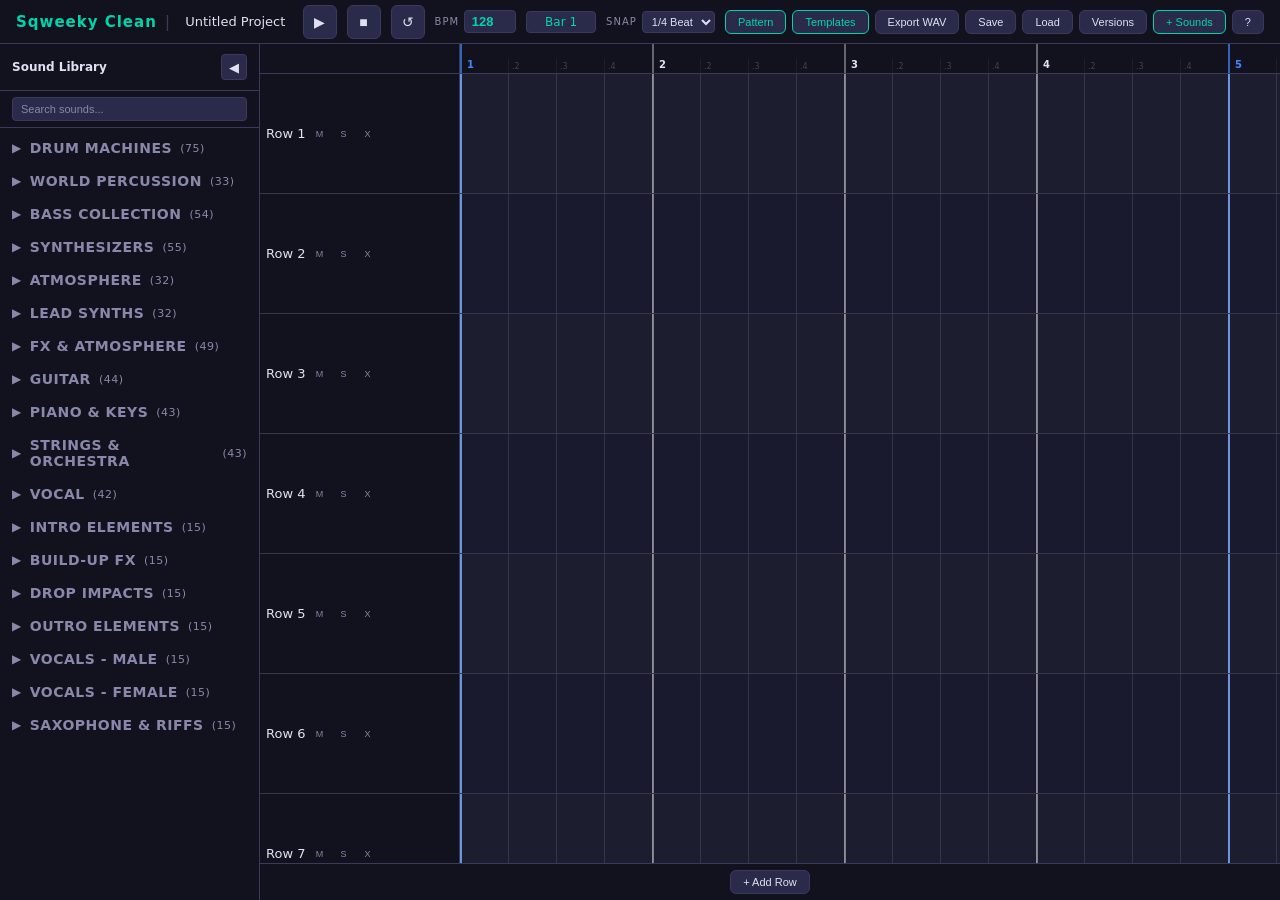
==== index.html @ e260ea18 "Rewrite templates from scratch as standalone module - Completely new templates.js (22KB vs 5.8MB bef" ====
<!DOCTYPE html>
<html lang="en">
<head>
  <meta charset="UTF-8">
  <meta name="viewport" content="width=device-width, initial-scale=1.0">
  <title>Sqweeky Clean Productions</title>
  <link rel="icon" type="image/svg+xml" href="favicon.svg">
  <link rel="manifest" href="manifest.json">
  <meta name="theme-color" content="#00d4aa">
  <link rel="stylesheet" href="css/style.css?v=28">
</head>
<body>
  <div id="app">

    <!-- Top Bar -->
    <header id="top-bar">
      <div class="top-left">
        <span class="logo">Sqweeky Clean</span>
        <span class="project-divider">|</span>
        <span id="project-name" class="project-name" contenteditable="true" spellcheck="false" title="Click to rename project">Untitled Project</span>
        <span id="template-badge" class="template-badge" style="display:none"></span>
      </div>
      <div class="transport">
        <button id="btn-play" class="transport-btn" title="Play (Space)">&#9654;</button>
        <button id="btn-stop" class="transport-btn" title="Stop">&#9632;</button>
        <button id="btn-loop" class="transport-btn" title="Loop">&#8634;</button>
        <div class="bpm-control">
          <label>BPM</label>
          <input type="number" id="bpm" value="128" min="60" max="300" step="1">
        </div>
        <div class="position-display">
          <span id="position">Bar 1</span>
        </div>
        <div class="snap-control">
          <label>Snap</label>
          <select id="snap-select">
            <option value="1">1 Beat</option>
            <option value="0.5">1/2 Beat</option>
            <option value="0.25" selected>1/4 Beat</option>
            <option value="0.125">1/8 Beat</option>
            <option value="0">Off</option>
          </select>
        </div>
      </div>
      <div class="top-right">
        <button id="btn-pattern" class="action-btn accent">Pattern</button>
        <button id="btn-templates" class="action-btn accent">Templates</button>
        <button id="btn-export" class="action-btn">Export WAV</button>
        <button id="btn-save" class="action-btn">Save</button>
        <button id="btn-load" class="action-btn">Load</button>
        <button id="btn-versions" class="action-btn">Versions</button>
        <button id="btn-import-sounds" class="action-btn accent">+ Sounds</button>
        <button id="btn-tutorial" class="action-btn">?</button>
        <input type="file" id="file-input" multiple accept="audio/*" style="display:none">
      </div>
    </header>

    <!-- Main Layout -->
    <div id="main">

      <!-- Sound Browser (Left Panel) -->
      <aside id="sound-browser">
        <div class="browser-header">
          <h3>Sound Library</h3>
          <button id="btn-collapse-browser" class="small-btn" title="Collapse panel">&#9664;</button>
        </div>
        <div id="browser-search">
          <input type="text" id="search-sounds" placeholder="Search sounds...">
        </div>
        <div id="sound-collections">
          <!-- Populated by JS -->
        </div>
      </aside>

      <!-- Sequencer Grid -->
      <div id="sequencer-area">

        <!-- Timeline ruler (sticky top) -->
        <div id="timeline-header">
          <div class="row-label-spacer"></div>
          <div id="ruler-scroll">
            <div id="ruler">
              <!-- Bar/beat markers drawn by JS -->
            </div>
          </div>
        </div>

        <!-- Rows container (scrolls both ways) -->
        <div id="grid-scroll">
          <div id="grid-rows">
            <!-- Sound rows populated by JS -->
          </div>
        </div>

        <!-- Add row button -->
        <div id="add-row-bar">
          <button id="btn-add-row" class="action-btn">+ Add Row</button>
        </div>

        <!-- Playhead (absolute, moves with playback) -->
        <div id="playhead"></div>
      </div>
    </div>

    <!-- Sound Editor Panel (bottom) -->
    <div id="sound-editor" class="hidden">
      <div class="editor-header">
        <h3 id="editor-title">Sound Editor</h3>
        <div class="editor-header-right">
          <button id="btn-preview-editor" class="small-btn" title="Preview">&#9654;</button>
          <button id="btn-save-sound" class="action-btn">Save as WAV</button>
          <button id="btn-close-editor" class="small-btn">&times;</button>
        </div>
      </div>
      <div class="editor-body">
        <div class="editor-section">
          <h4>Tuning</h4>
          <div class="knob-row">
            <div class="knob-group">
              <label>Pitch</label>
              <input type="range" id="ed-pitch" min="-24" max="24" step="1" value="0">
              <span id="ed-pitch-val">0 st</span>
            </div>
            <div class="knob-group">
              <label>Fine Tune</label>
              <input type="range" id="ed-fine" min="-50" max="50" step="1" value="0">
              <span id="ed-fine-val">0 ct</span>
            </div>
          </div>
        </div>
        <div class="editor-section">
          <h4>Level</h4>
          <div class="knob-row">
            <div class="knob-group">
              <label>Volume</label>
              <input type="range" id="ed-volume" min="0" max="1.5" step="0.01" value="1">
              <span id="ed-volume-val">100%</span>
            </div>
            <div class="knob-group">
              <label>Pan</label>
              <input type="range" id="ed-pan" min="-1" max="1" step="0.01" value="0">
              <span id="ed-pan-val">C</span>
            </div>
          </div>
        </div>
        <div class="editor-section">
          <h4>Envelope</h4>
          <div class="knob-row">
            <div class="knob-group">
              <label>Attack</label>
              <input type="range" id="ed-attack" min="0" max="500" step="1" value="0">
              <span id="ed-attack-val">0ms</span>
            </div>
            <div class="knob-group">
              <label>Decay</label>
              <input type="range" id="ed-decay" min="0" max="2000" step="10" value="0">
              <span id="ed-decay-val">0ms</span>
            </div>
          </div>
        </div>
        <div class="editor-section">
          <h4>Filter</h4>
          <div class="knob-row">
            <div class="knob-group">
              <label>Type</label>
              <select id="ed-filter-type">
                <option value="none">None</option>
                <option value="lowpass">Low Pass</option>
                <option value="highpass">High Pass</option>
                <option value="bandpass">Band Pass</option>
              </select>
            </div>
            <div class="knob-group">
              <label>Cutoff</label>
              <input type="range" id="ed-cutoff" min="20" max="20000" step="1" value="20000">
              <span id="ed-cutoff-val">20kHz</span>
            </div>
            <div class="knob-group">
              <label>Resonance</label>
              <input type="range" id="ed-resonance" min="0" max="20" step="0.1" value="0">
              <span id="ed-resonance-val">0</span>
            </div>
          </div>
        </div>
        <div class="editor-section">
          <h4>Effects</h4>
          <div class="knob-row">
            <div class="knob-group">
              <label>Distortion</label>
              <input type="range" id="ed-distortion" min="0" max="100" step="1" value="0">
              <span id="ed-distortion-val">0%</span>
            </div>
            <div class="knob-group">
              <label>Reverse</label>
              <input type="checkbox" id="ed-reverse">
            </div>
            <div class="knob-group">
              <label>Stretch</label>
              <input type="range" id="ed-stretch" min="0.25" max="4" step="0.05" value="1">
              <span id="ed-stretch-val">1.0x</span>
            </div>
          </div>
        </div>
      </div>
    </div>

  </div>

  <script>
    window.onerror = function(msg, src, line, col, err) {
      document.title = 'JS ERROR: ' + msg;
      var d = document.createElement('div');
      d.style.cssText = 'position:fixed;top:0;left:0;right:0;background:red;color:white;padding:12px;z-index:9999;font:14px monospace;';
      d.textContent = 'ERROR: ' + msg + ' in ' + (src||'?') + ':' + line;
      document.body.appendChild(d);
      console.error('[GLOBAL ERROR]', msg, src, line, col, err);
    };
  </script>
  <script src="js/audio-engine.js?v=28"></script>
  <script src="js/sound-library.js?v=28"></script>
  <script src="js/sequencer.js?v=28"></script>
  <script src="js/sound-editor.js?v=28"></script>
  <script src="js/templates.js?v=28"></script>
  <script src="js/app.js?v=28"></script>
  <script>
    if ('serviceWorker' in navigator) {
      // Force update: unregister old SW, clear old caches, then register fresh
      navigator.serviceWorker.getRegistrations().then(function(regs) {
        var p = regs.map(function(r) { return r.unregister(); });
        return Promise.all(p);
      }).then(function() {
        return caches.keys();
      }).then(function(keys) {
        return Promise.all(keys.map(function(k) { return caches.delete(k); }));
      }).then(function() {
        return navigator.serviceWorker.register('./sw.js');
      }).then(function() {
        console.log('[SW] Fresh install complete');
      }).catch(function(err) {
        console.warn('[SW] Error:', err);
      });
    }
  </script>
</body>
</html>
---- css/style.css ----
/* ── Reset & Base ── */
* { margin: 0; padding: 0; box-sizing: border-box; }

:root {
  --bg: #1a1a2e;
  --bg-dark: #12121f;
  --bg-light: #222240;
  --surface: #2a2a4a;
  --surface-light: #353560;
  --border: #3a3a5c;
  --text: #e0e0f0;
  --text-dim: #8888aa;
  --accent: #00d4aa;
  --accent-dim: #009977;
  --accent-glow: rgba(0, 212, 170, 0.15);
  --red: #ff4466;
  --orange: #ff8844;
  --blue: #4488ff;
  --purple: #aa66ff;
  --yellow: #ffcc44;
  --pink: #ff66aa;
  --cyan: #44ccff;
  --row-h: 120px;
  --label-w: 200px;
  --beat-w: 48px;
  --bar-w: calc(var(--beat-w) * 4);
  --ruler-h: 30px;
}

html, body {
  height: 100%;
  overflow: hidden;
  font-family: 'Inter', -apple-system, system-ui, sans-serif;
  font-size: 13px;
  color: var(--text);
  background: var(--bg);
}

#app {
  display: flex;
  flex-direction: column;
  height: 100vh;
}

/* ── Top Bar ── */
#top-bar {
  display: flex;
  align-items: center;
  justify-content: space-between;
  padding: 0 16px;
  height: 44px;
  background: var(--bg-dark);
  border-bottom: 1px solid var(--border);
  flex-shrink: 0;
  z-index: 100;
}

.logo {
  font-size: 15px;
  font-weight: 700;
  color: var(--accent);
  letter-spacing: 1px;
}

.top-left {
  display: flex;
  align-items: center;
  gap: 8px;
  min-width: 0;
}

.project-divider {
  color: var(--border);
  font-size: 16px;
  user-select: none;
}

.project-name {
  font-size: 13px;
  font-weight: 500;
  color: var(--text);
  padding: 2px 6px;
  border-radius: 4px;
  border: 1px solid transparent;
  outline: none;
  max-width: 200px;
  overflow: hidden;
  text-overflow: ellipsis;
  white-space: nowrap;
  cursor: text;
}

.project-name:hover { border-color: var(--border); }
.project-name:focus { border-color: var(--accent); background: var(--surface); }

.template-badge {
  font-size: 10px;
  color: var(--bg-dark);
  background: var(--accent);
  padding: 1px 8px;
  border-radius: 10px;
  font-weight: 600;
  letter-spacing: 0.5px;
  white-space: nowrap;
}

.transport {
  display: flex;
  align-items: center;
  gap: 10px;
}

.transport-btn {
  width: 34px;
  height: 34px;
  border: 1px solid var(--border);
  border-radius: 6px;
  background: var(--surface);
  color: var(--text);
  font-size: 14px;
  cursor: pointer;
  display: flex;
  align-items: center;
  justify-content: center;
  transition: all 0.15s;
}

.transport-btn:hover { background: var(--surface-light); border-color: var(--accent); }
.transport-btn.active { background: var(--accent); color: var(--bg-dark); border-color: var(--accent); }

.bpm-control, .snap-control {
  display: flex;
  align-items: center;
  gap: 5px;
}

.bpm-control label, .snap-control label {
  font-size: 10px;
  text-transform: uppercase;
  letter-spacing: 1px;
  color: var(--text-dim);
}

#bpm {
  width: 52px;
  padding: 3px 5px;
  border: 1px solid var(--border);
  border-radius: 4px;
  background: var(--surface);
  color: var(--accent);
  font-size: 13px;
  font-weight: 700;
  text-align: center;
}

#bpm:focus { outline: none; border-color: var(--accent); }

#snap-select {
  padding: 3px 5px;
  border: 1px solid var(--border);
  border-radius: 4px;
  background: var(--surface);
  color: var(--text);
  font-size: 11px;
}

.position-display {
  font-size: 12px;
  color: var(--accent);
  background: var(--surface);
  padding: 3px 10px;
  border-radius: 4px;
  border: 1px solid var(--border);
  min-width: 70px;
  text-align: center;
}

.top-right { display: flex; gap: 6px; }

.action-btn {
  padding: 5px 12px;
  border: 1px solid var(--border);
  border-radius: 6px;
  background: var(--surface);
  color: var(--text);
  font-size: 11px;
  cursor: pointer;
  transition: all 0.15s;
  white-space: nowrap;
}

.action-btn:hover { background: var(--surface-light); border-color: var(--accent); }
.action-btn.accent { border-color: var(--accent); color: var(--accent); }
.action-btn.accent:hover { background: var(--accent-glow); }
.action-btn.danger { border-color: var(--red); color: var(--red); }

.small-btn {
  width: 26px;
  height: 26px;
  border: 1px solid var(--border);
  border-radius: 4px;
  background: var(--surface);
  color: var(--text);
  cursor: pointer;
  font-size: 13px;
  display: flex;
  align-items: center;
  justify-content: center;
  transition: all 0.15s;
}

.small-btn:hover { background: var(--surface-light); border-color: var(--accent); }

/* ── Main Layout ── */
#main {
  display: flex;
  flex: 1;
  overflow: hidden;
}

/* ── Sound Browser ── */
#sound-browser {
  width: 260px;
  min-width: 260px;
  background: var(--bg-dark);
  border-right: 1px solid var(--border);
  display: flex;
  flex-direction: column;
  overflow: hidden;
  transition: width 0.2s, min-width 0.2s;
}

#sound-browser.collapsed {
  width: 36px;
  min-width: 36px;
}

#sound-browser.collapsed #browser-search,
#sound-browser.collapsed #sound-collections {
  display: none;
}

#sound-browser.collapsed .browser-header h3 {
  display: none;
}

.browser-header {
  display: flex;
  align-items: center;
  justify-content: space-between;
  padding: 10px 12px;
  border-bottom: 1px solid var(--border);
}

.browser-header h3 {
  font-size: 12px;
  font-weight: 600;
  color: var(--text);
}

#browser-search {
  padding: 6px 12px;
  border-bottom: 1px solid var(--border);
}

#search-sounds {
  width: 100%;
  padding: 5px 8px;
  border: 1px solid var(--border);
  border-radius: 4px;
  background: var(--surface);
  color: var(--text);
  font-size: 11px;
}

#search-sounds:focus { outline: none; border-color: var(--accent); }
#search-sounds::placeholder { color: var(--text-dim); }

#sound-collections {
  flex: 1;
  overflow-y: auto;
  padding: 4px 0;
}

.sound-collection { margin-bottom: 1px; }

.collection-header {
  display: flex;
  align-items: center;
  gap: 8px;
  padding: 8px 12px;
  cursor: pointer;
  font-size: 14px;
  font-weight: 600;
  color: var(--text-dim);
  text-transform: uppercase;
  letter-spacing: 0.5px;
  transition: color 0.15s, background 0.1s;
  outline: none;
}

.collection-header:hover { color: var(--text); background: var(--surface); }
.collection-header.focused { color: var(--accent); background: var(--accent-glow); }
.collection-header .arrow { font-size: 12px; transition: transform 0.2s; }
.collection-header.open .arrow { transform: rotate(90deg); }
.collection-header .count { font-weight: 400; color: var(--text-dim); font-size: 11px; }

.collection-items { display: none; padding: 1px 0; }
.collection-items.open { display: block; }

.sound-item {
  display: flex;
  align-items: center;
  gap: 8px;
  padding: 6px 12px 6px 24px;
  cursor: grab;
  font-size: 14px;
  color: var(--text);
  transition: background 0.1s;
  user-select: none;
}

.sound-item:hover { background: var(--surface); }
.sound-item.dragging { opacity: 0.5; }

.sound-item .preview-btn {
  width: 28px;
  height: 28px;
  border: 1px solid var(--border);
  background: var(--surface);
  color: var(--text-dim);
  cursor: pointer;
  font-size: 14px;
  display: flex;
  align-items: center;
  justify-content: center;
  border-radius: 5px;
  flex-shrink: 0;
}

.sound-item .preview-btn:hover { color: var(--accent); background: var(--accent-glow); border-color: var(--accent); }

.sound-item .name {
  flex: 1;
  overflow: hidden;
  text-overflow: ellipsis;
  white-space: nowrap;
}

/* ── Sequencer Area ── */
#sequencer-area {
  flex: 1;
  display: flex;
  flex-direction: column;
  overflow: hidden;
  position: relative;
}

/* ── Ruler ── */
#timeline-header {
  display: flex;
  height: var(--ruler-h);
  border-bottom: 1px solid var(--border);
  flex-shrink: 0;
  background: var(--bg-dark);
  z-index: 20;
}

.row-label-spacer {
  width: var(--label-w);
  min-width: var(--label-w);
  border-right: 1px solid var(--border);
}

#ruler-scroll {
  flex: 1;
  overflow: hidden;
}

#ruler {
  position: relative;
  height: 100%;
  cursor: pointer;
}

.ruler-bar {
  position: absolute;
  top: 0;
  height: 100%;
  border-left: 2px solid rgba(255,255,255,0.35);
  padding: 0 0 0 5px;
  font-size: 10px;
  font-weight: 600;
  color: var(--text);
  display: flex;
  align-items: flex-end;
  padding-bottom: 3px;
}

.ruler-bar.ruler-16 {
  border-left: 2px solid rgba(68,136,255,0.7);
  color: #4488ff;
  font-weight: 700;
}

.ruler-tick {
  position: absolute;
  top: 50%;
  height: 50%;
  border-left: 1px solid rgba(255,255,255,0.06);
  padding: 0 0 0 3px;
  font-size: 8px;
  color: rgba(255,255,255,0.2);
  display: flex;
  align-items: flex-end;
  padding-bottom: 2px;
}

/* ── Grid ── */
#grid-scroll {
  flex: 1;
  overflow: auto;
  position: relative;
}

#grid-rows {
  position: relative;
  min-width: max-content;
}

/* ── Sound Row ── */
.seq-row {
  display: flex;
  height: var(--row-h);
  border-bottom: 1px solid rgba(255,255,255,0.12);
  position: relative;
}

.seq-row:nth-child(odd) { background: rgba(255,255,255,0.01); }
.seq-row:hover { background: rgba(0,212,170,0.02); }

.row-label {
  width: var(--label-w);
  min-width: var(--label-w);
  display: flex;
  align-items: center;
  gap: 4px;
  padding: 0 6px;
  background: var(--bg-dark);
  border-right: 1px solid var(--border);
  z-index: 10;
  position: sticky;
  left: 0;
}

.row-color {
  width: 3px;
  height: 24px;
  border-radius: 2px;
  flex-shrink: 0;
}

.row-name {
  flex: 1;
  font-size: 11px;
  font-weight: 500;
  overflow: hidden;
  text-overflow: ellipsis;
  white-space: nowrap;
  cursor: default;
  color: var(--text);
}

.row-sound-name {
  font-size: 9px;
  color: var(--text-dim);
  max-width: 60px;
  overflow: hidden;
  text-overflow: ellipsis;
  white-space: nowrap;
}

.row-controls {
  display: flex;
  gap: 2px;
  align-items: center;
}

.row-btn {
  width: 20px;
  height: 20px;
  border: 1px solid transparent;
  border-radius: 3px;
  background: transparent;
  color: var(--text-dim);
  font-size: 9px;
  cursor: pointer;
  display: flex;
  align-items: center;
  justify-content: center;
}

.row-btn:hover { color: var(--text); border-color: var(--border); }
.row-btn.muted { color: var(--red); }
.row-btn.soloed { color: var(--yellow); }

.row-lane {
  flex: 1;
  position: relative;
  min-width: 0;
  cursor: grab;
}

.row-lane:active { cursor: grabbing; }

/* Grid lines on lane: blue 16-beat, hard bar, soft beat */
.row-lane::before {
  content: '';
  position: absolute;
  top: 0; left: 0; right: 0; bottom: 0;
  background:
    repeating-linear-gradient(
      to right,
      rgba(68,136,255,0.45) 0px,
      rgba(68,136,255,0.45) 2px,
      transparent 2px,
      transparent calc(var(--beat-w) * 16)
    ),
    repeating-linear-gradient(
      to right,
      rgba(255,255,255,0.25) 0px,
      rgba(255,255,255,0.25) 2px,
      transparent 2px,
      transparent var(--bar-w)
    ),
    repeating-linear-gradient(
      to right,
      rgba(255,255,255,0.06) 0px,
      rgba(255,255,255,0.06) 1px,
      transparent 1px,
      transparent var(--beat-w)
    );
  pointer-events: none;
  z-index: 1;
}

.row-lane.drag-over { background: var(--accent-glow); }

/* ── Audio Blocks in Grid ── */
.seq-block {
  position: absolute;
  top: 3px;
  height: calc(var(--row-h) - 6px);
  border-radius: 3px;
  cursor: grab;
  display: flex;
  align-items: center;
  padding: 0 6px;
  font-size: 9px;
  font-weight: 500;
  color: rgba(0,0,0,0.7);
  overflow: hidden;
  white-space: nowrap;
  user-select: none;
  z-index: 2;
  transition: box-shadow 0.1s;
  min-width: 8px;
}

.seq-block:hover { box-shadow: 0 0 8px rgba(255,255,255,0.1); }
.seq-block.selected { box-shadow: 0 0 0 3px #00d4aa, 0 0 16px rgba(0,212,170,0.5); z-index: 3; }

.seq-block .block-label {
  overflow: hidden;
  text-overflow: ellipsis;
  pointer-events: none;
}

.seq-block .resize-l,
.seq-block .resize-r {
  position: absolute;
  top: 0;
  width: 6px; height: 100%;
  cursor: ew-resize;
  z-index: 4;
}

.seq-block .resize-l { left: 0; }
.seq-block .resize-r { right: 0; }

.seq-block .resize-l:hover,
.seq-block .resize-r:hover { background: rgba(0,0,0,0.25); }

/* Block colors by category - high contrast, distinct hues, visible borders */
.seq-block                { border: 1px solid rgba(255,255,255,0.35); box-shadow: 0 1px 4px rgba(0,0,0,0.4); background: linear-gradient(135deg, #00d4aa, #6ee7b7); }
.seq-block.cat-kicks      { background: linear-gradient(135deg, #dc2626, #f87171); }
.seq-block.cat-snares     { background: linear-gradient(135deg, #f59e0b, #fcd34d); }
.seq-block.cat-hihats     { background: linear-gradient(135deg, #facc15, #fff); color: rgba(0,0,0,0.8); border-color: #facc15; }
.seq-block.cat-claps      { background: linear-gradient(135deg, #ea580c, #fb923c); }
.seq-block.cat-percussion { background: linear-gradient(135deg, #7c3aed, #c084fc); }
.seq-block.cat-bass       { background: linear-gradient(135deg, #16a34a, #4ade80); }
.seq-block.cat-synths     { background: linear-gradient(135deg, #2563eb, #93c5fd); }
.seq-block.cat-pads       { background: linear-gradient(135deg, #7c3aed, #e9d5ff); }
.seq-block.cat-leads      { background: linear-gradient(135deg, #ec4899, #fbcfe8); }
.seq-block.cat-fx         { background: linear-gradient(135deg, #0891b2, #67e8f9); }
.seq-block.cat-loops      { background: linear-gradient(135deg, #059669, #6ee7b7); }
.seq-block.cat-vocals     { background: linear-gradient(135deg, #c026d3, #f0abfc); }
.seq-block.cat-guitar     { background: linear-gradient(135deg, #b45309, #fbbf24); }
.seq-block.cat-piano      { background: linear-gradient(135deg, #e2e8f0, #f8fafc); color: rgba(0,0,0,0.8); }
.seq-block.cat-violin     { background: linear-gradient(135deg, #be123c, #fda4af); }
.seq-block.cat-strings    { background: linear-gradient(135deg, #9a3412, #fdba74); }
.seq-block.cat-intro      { background: linear-gradient(135deg, #1e40af, #93c5fd); }
.seq-block.cat-buildup    { background: linear-gradient(135deg, #d97706, #fef08a); }
.seq-block.cat-drop       { background: linear-gradient(135deg, #b91c1c, #fca5a5); }
.seq-block.cat-outro      { background: linear-gradient(135deg, #4338ca, #a5b4fc); }
.seq-block.cat-vocals-male   { background: linear-gradient(135deg, #7e22ce, #d8b4fe); }
.seq-block.cat-vocals-female { background: linear-gradient(135deg, #db2777, #fbcfe8); }
.seq-block.cat-saxophone  { background: linear-gradient(135deg, #b45309, #fde68a); }
.seq-block.cat-default    { background: linear-gradient(135deg, #00d4aa, #6ee7b7); }

/* ── Selection Rectangle ── */
.select-rect {
  position: absolute;
  border: 2px solid var(--accent);
  background: rgba(0, 212, 170, 0.18);
  pointer-events: none;
  z-index: 20;
}

/* ── Loop Region Markers ── */
.loop-marker {
  position: absolute;
  top: 0;
  width: 6px;
  height: 100%;
  background: var(--accent);
  opacity: 0.6;
  cursor: ew-resize;
  z-index: 15;
}
.loop-marker:hover { opacity: 1; }
.loop-region {
  position: absolute;
  top: 0;
  height: 100%;
  background: rgba(0, 212, 170, 0.05);
  border-left: 2px solid var(--accent);
  border-right: 2px solid var(--accent);
  pointer-events: none;
  z-index: 14;
}

/* ── Apply Scope Select (Editor) ── */
.apply-scope-select {
  padding: 3px 8px;
  border: 1px solid var(--border);
  border-radius: 4px;
  background: var(--surface);
  color: var(--text);
  font-size: 10px;
  margin-left: 12px;
}
.apply-scope-select:focus { outline: none; border-color: var(--accent); }

/* ── Zoom Info ── */
.zoom-info {
  position: fixed;
  bottom: 8px;
  right: 8px;
  background: var(--surface);
  border: 1px solid var(--border);
  border-radius: 4px;
  padding: 3px 8px;
  font-size: 10px;
  color: var(--text-dim);
  z-index: 100;
  pointer-events: none;
  opacity: 0;
  transition: opacity 0.2s;
}
.zoom-info.visible { opacity: 1; }

/* ── Playhead ── */
#playhead {
  position: absolute;
  top: 0;
  bottom: 0;
  width: 2px;
  background: var(--red);
  z-index: 30;
  pointer-events: none;
  display: none;
  box-shadow: 0 0 6px rgba(255,68,102,0.4);
}

#playhead::before {
  content: '';
  position: absolute;
  top: 0;
  left: -4px;
  width: 10px;
  height: 10px;
  background: var(--red);
  clip-path: polygon(0 0, 100% 0, 50% 100%);
}

/* ── Add Row Bar ── */
#add-row-bar {
  padding: 6px;
  display: flex;
  justify-content: center;
  border-top: 1px solid var(--border);
  background: var(--bg-dark);
  flex-shrink: 0;
}

/* ── Sound Editor Panel ── */
#sound-editor {
  position: fixed;
  bottom: 0;
  left: 0;
  right: 0;
  background: var(--bg-dark);
  border-top: 2px solid var(--accent);
  z-index: 200;
  transition: transform 0.2s ease;
  max-height: 180px;
}

#sound-editor.hidden { transform: translateY(100%); }

.editor-header {
  display: flex;
  align-items: center;
  justify-content: space-between;
  padding: 6px 16px;
  border-bottom: 1px solid var(--border);
}

.editor-header h3 { font-size: 12px; color: var(--accent); }
.editor-header-right { display: flex; gap: 6px; align-items: center; }

.editor-body {
  display: flex;
  gap: 16px;
  padding: 10px 16px;
  overflow-x: auto;
}

.editor-section {
  min-width: fit-content;
}

.editor-section h4 {
  font-size: 9px;
  text-transform: uppercase;
  letter-spacing: 1px;
  color: var(--text-dim);
  margin-bottom: 6px;
}

.knob-row {
  display: flex;
  gap: 12px;
}

.knob-group {
  display: flex;
  flex-direction: column;
  align-items: center;
  gap: 2px;
}

.knob-group label {
  font-size: 9px;
  color: var(--text-dim);
}

.knob-group input[type="range"] {
  width: 80px;
  accent-color: var(--accent);
}

.knob-group input[type="checkbox"] {
  accent-color: var(--accent);
  width: 14px;
  height: 14px;
}

.knob-group select {
  padding: 2px 4px;
  border: 1px solid var(--border);
  border-radius: 3px;
  background: var(--surface);
  color: var(--text);
  font-size: 10px;
}

.knob-group span {
  font-size: 10px;
  color: var(--accent);
  min-width: 40px;
  text-align: center;
}

/* ── Context Menu ── */
.context-menu {
  position: fixed;
  background: var(--bg-dark);
  border: 1px solid var(--border);
  border-radius: 6px;
  padding: 3px 0;
  z-index: 300;
  min-width: 150px;
  box-shadow: 0 8px 24px rgba(0,0,0,0.4);
}

.ctx-item {
  padding: 5px 12px;
  font-size: 11px;
  cursor: pointer;
  color: var(--text);
  transition: background 0.1s;
}

.ctx-item:hover { background: var(--surface); color: var(--accent); }
.ctx-item.danger { color: var(--red); }
.ctx-item.danger:hover { background: rgba(255,68,102,0.1); }
.ctx-sep { height: 1px; background: var(--border); margin: 3px 0; }

/* ── Drop indicator ── */
.drop-indicator {
  position: absolute;
  top: 0;
  width: 2px;
  height: var(--row-h);
  background: var(--accent);
  z-index: 5;
  pointer-events: none;
}

/* ── Scrollbar ── */
::-webkit-scrollbar { width: 10px; height: 12px; }
::-webkit-scrollbar-track { background: var(--bg-dark); }
::-webkit-scrollbar-thumb { background: var(--surface-light); border-radius: 6px; border: 2px solid var(--bg-dark); }
::-webkit-scrollbar-thumb:hover { background: var(--accent-dim); }
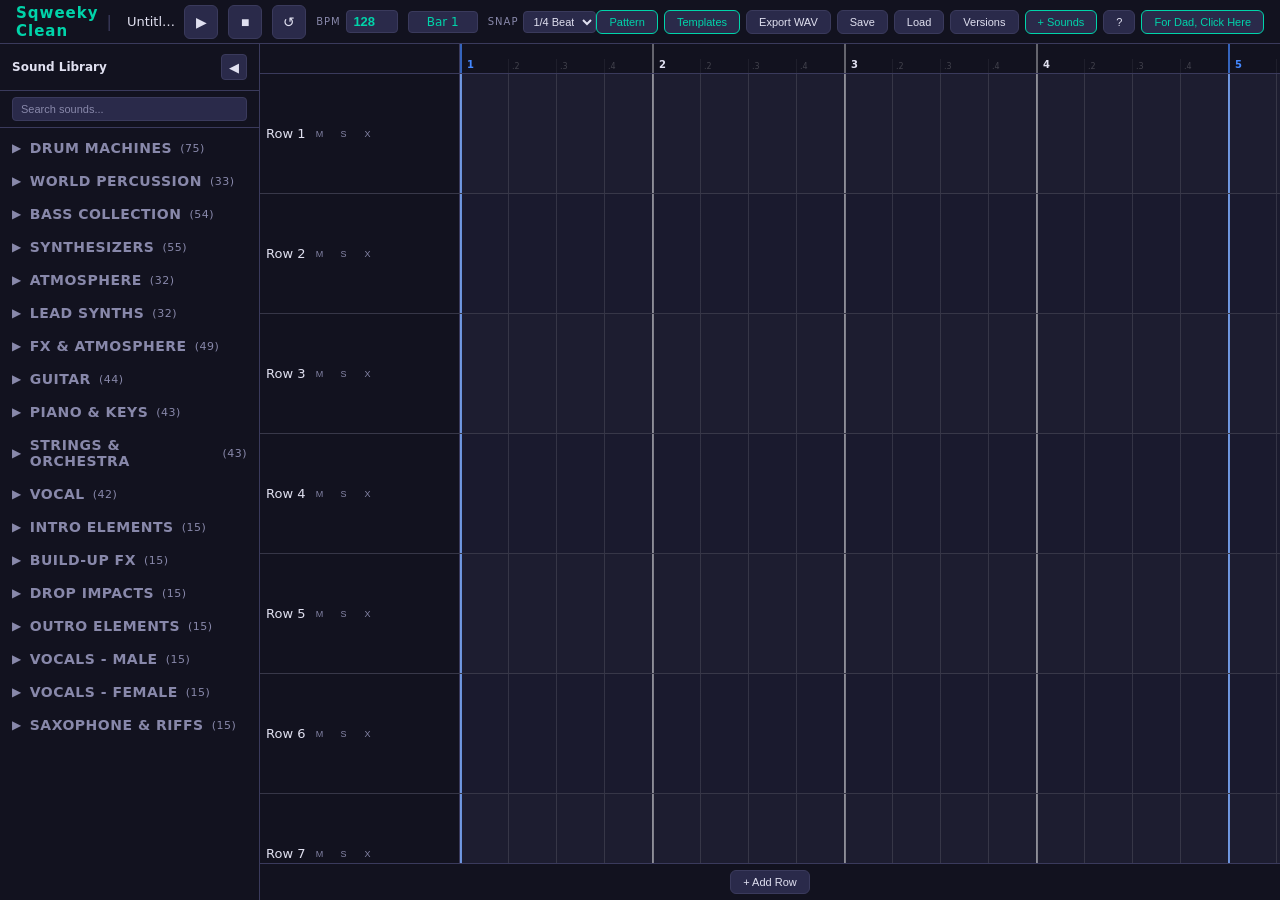
==== commit fb03ba32: "Add "For Dad, Click Here" offline save button - Caches all assets for reliable offline use - Shows f" ====
--- a/index.html
+++ b/index.html
@@ -7,7 +7,7 @@
   <link rel="icon" type="image/svg+xml" href="favicon.svg">
   <link rel="manifest" href="manifest.json">
   <meta name="theme-color" content="#00d4aa">
-  <link rel="stylesheet" href="css/style.css?v=28">
+  <link rel="stylesheet" href="css/style.css?v=29">
 </head>
 <body>
   <div id="app">
@@ -51,6 +51,7 @@
         <button id="btn-versions" class="action-btn">Versions</button>
         <button id="btn-import-sounds" class="action-btn accent">+ Sounds</button>
         <button id="btn-tutorial" class="action-btn">?</button>
+        <button id="btn-offline" class="action-btn accent" title="Save for offline use">For Dad, Click Here</button>
         <input type="file" id="file-input" multiple accept="audio/*" style="display:none">
       </div>
     </header>
@@ -216,30 +217,103 @@
       console.error('[GLOBAL ERROR]', msg, src, line, col, err);
     };
   </script>
-  <script src="js/audio-engine.js?v=28"></script>
-  <script src="js/sound-library.js?v=28"></script>
-  <script src="js/sequencer.js?v=28"></script>
-  <script src="js/sound-editor.js?v=28"></script>
-  <script src="js/templates.js?v=28"></script>
-  <script src="js/app.js?v=28"></script>
+  <script src="js/audio-engine.js?v=29"></script>
+  <script src="js/sound-library.js?v=29"></script>
+  <script src="js/sequencer.js?v=29"></script>
+  <script src="js/sound-editor.js?v=29"></script>
+  <script src="js/templates.js?v=29"></script>
+  <script src="js/app.js?v=29"></script>
   <script>
+    // Register service worker normally (no more nuking on every load)
     if ('serviceWorker' in navigator) {
-      // Force update: unregister old SW, clear old caches, then register fresh
-      navigator.serviceWorker.getRegistrations().then(function(regs) {
-        var p = regs.map(function(r) { return r.unregister(); });
-        return Promise.all(p);
-      }).then(function() {
-        return caches.keys();
-      }).then(function(keys) {
-        return Promise.all(keys.map(function(k) { return caches.delete(k); }));
-      }).then(function() {
-        return navigator.serviceWorker.register('./sw.js');
-      }).then(function() {
-        console.log('[SW] Fresh install complete');
+      navigator.serviceWorker.register('./sw.js').then(function(reg) {
+        console.log('[SW] Registered');
+        reg.update();
       }).catch(function(err) {
-        console.warn('[SW] Error:', err);
+        console.warn('[SW] Registration failed:', err);
       });
     }
+
+    // "For Dad" offline button
+    (function() {
+      var btn = document.getElementById('btn-offline');
+      if (!btn) return;
+
+      // Check if already cached on load
+      if ('caches' in window) {
+        caches.has('sqweeky-clean-v28').then(function(has) {
+          if (has) {
+            btn.textContent = 'Saved Offline';
+            btn.style.background = '#059669';
+          }
+        });
+      }
+
+      btn.addEventListener('click', function() {
+        if (!('serviceWorker' in navigator) || !('caches' in window)) {
+          alert('Your browser does not support offline mode. Try Chrome or Edge.');
+          return;
+        }
+
+        btn.textContent = 'Saving...';
+        btn.disabled = true;
+
+        // Force SW to install and cache everything
+        navigator.serviceWorker.register('./sw.js').then(function(reg) {
+          return reg.update();
+        }).then(function() {
+          // Also manually cache all assets to be safe
+          return caches.open('sqweeky-clean-v28');
+        }).then(function(cache) {
+          return cache.addAll([
+            './',
+            './index.html',
+            './css/style.css?v=29',
+            './js/audio-engine.js?v=29',
+            './js/sound-library.js?v=29',
+            './js/sequencer.js?v=29',
+            './js/sound-editor.js?v=29',
+            './js/templates.js?v=29',
+            './js/app.js?v=29',
+            './favicon.svg',
+            './manifest.json'
+          ]);
+        }).then(function() {
+          btn.textContent = 'Saved Offline';
+          btn.style.background = '#059669';
+          btn.disabled = false;
+
+          // Show success modal
+          var bd = document.createElement('div');
+          bd.style.cssText = 'position:fixed;top:0;left:0;right:0;bottom:0;background:rgba(0,0,0,0.5);z-index:499;';
+          var m = document.createElement('div');
+          m.style.cssText = 'position:fixed;top:50%;left:50%;transform:translate(-50%,-50%);background:#1a1a2e;border:1px solid #3a3a5c;border-radius:12px;padding:32px;z-index:500;width:420px;box-shadow:0 20px 60px rgba(0,0,0,0.6);text-align:center;';
+          m.innerHTML = '<h2 style="color:#00d4aa;margin:0 0 16px;font-size:18px;">All Saved for Offline!</h2>'
+            + '<p style="color:#e0e0f0;font-size:14px;line-height:1.6;margin:0 0 12px;">Hey Dad! The beat studio is now saved on this device. You can:</p>'
+            + '<ul style="color:#c0c0d0;font-size:13px;text-align:left;line-height:1.8;margin:0 0 16px;padding-left:20px;">'
+            + '<li>Close the browser and come back later</li>'
+            + '<li>Use it without internet</li>'
+            + '<li>Bookmark this page for easy access</li>'
+            + '<li>On Chrome/Edge: click the install icon in the address bar to add it to your desktop like a real app</li>'
+            + '</ul>'
+            + '<p style="color:#a0a0b0;font-size:12px;margin:0 0 20px;">Your projects save automatically to this browser. Just don\'t clear your browser data.</p>';
+          var cb = document.createElement('button');
+          cb.textContent = 'Got it!';
+          cb.className = 'action-btn accent';
+          cb.style.cssText = 'font-size:14px;padding:10px 32px;';
+          cb.onclick = function() { m.remove(); bd.remove(); };
+          m.appendChild(cb);
+          bd.onclick = function() { m.remove(); bd.remove(); };
+          document.body.appendChild(bd);
+          document.body.appendChild(m);
+        }).catch(function(err) {
+          console.error('[OFFLINE] Error:', err);
+          btn.textContent = 'For Dad, Click Here';
+          btn.disabled = false;
+          alert('Could not save for offline. Make sure you are connected to the internet for the first save.');
+        });
+      });
+    })();
   </script>
 </body>
 </html>
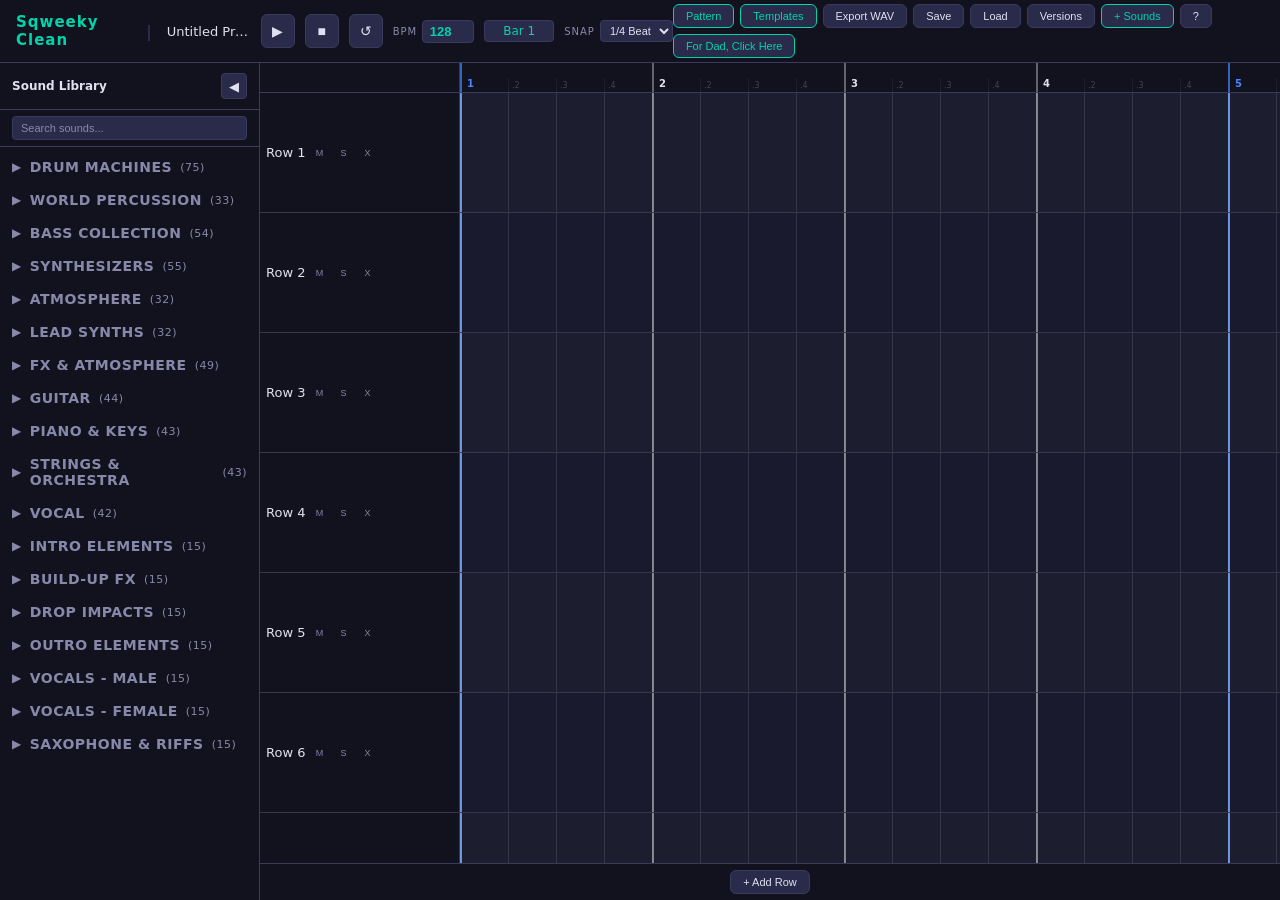
==== commit bc2694bc: "Fix offline button visibility and cache name - Fix cache name references to v29 - Allow top bar to w" ====
--- a/index.html
+++ b/index.html
@@ -241,7 +241,7 @@
 
       // Check if already cached on load
       if ('caches' in window) {
-        caches.has('sqweeky-clean-v28').then(function(has) {
+        caches.has('sqweeky-clean-v29').then(function(has) {
           if (has) {
             btn.textContent = 'Saved Offline';
             btn.style.background = '#059669';
@@ -263,7 +263,7 @@
           return reg.update();
         }).then(function() {
           // Also manually cache all assets to be safe
-          return caches.open('sqweeky-clean-v28');
+          return caches.open('sqweeky-clean-v29');
         }).then(function(cache) {
           return cache.addAll([
             './',
--- a/css/style.css
+++ b/css/style.css
@@ -47,8 +47,8 @@
   display: flex;
   align-items: center;
   justify-content: space-between;
-  padding: 0 16px;
-  height: 44px;
+  padding: 4px 16px;
+  min-height: 44px;
   background: var(--bg-dark);
   border-bottom: 1px solid var(--border);
   flex-shrink: 0;
@@ -175,7 +175,7 @@
   text-align: center;
 }
 
-.top-right { display: flex; gap: 6px; }
+.top-right { display: flex; gap: 6px; flex-wrap: wrap; align-items: center; }
 
 .action-btn {
   padding: 5px 12px;
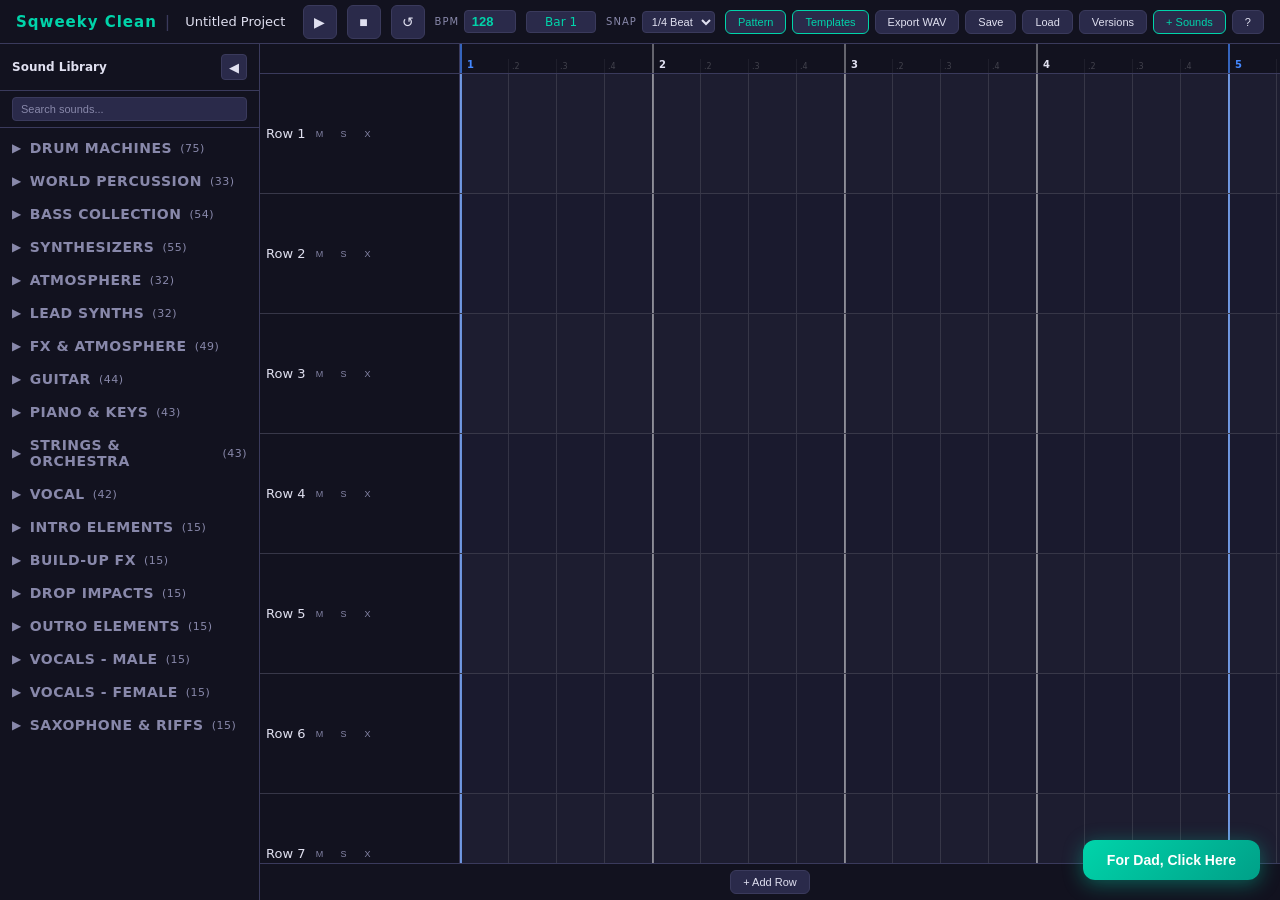
==== commit c293fc2a: "Move For Dad button to floating bottom-right corner Top bar was too crowded, button was hidden off-s" ====
--- a/index.html
+++ b/index.html
@@ -51,7 +51,6 @@
         <button id="btn-versions" class="action-btn">Versions</button>
         <button id="btn-import-sounds" class="action-btn accent">+ Sounds</button>
         <button id="btn-tutorial" class="action-btn">?</button>
-        <button id="btn-offline" class="action-btn accent" title="Save for offline use">For Dad, Click Here</button>
         <input type="file" id="file-input" multiple accept="audio/*" style="display:none">
       </div>
     </header>
@@ -204,6 +203,9 @@
         </div>
       </div>
     </div>
+
+    <!-- Floating offline button -->
+    <button id="btn-offline" style="position:fixed;bottom:20px;right:20px;z-index:400;background:linear-gradient(135deg,#00d4aa,#00a088);color:#fff;border:none;border-radius:12px;padding:12px 24px;font-size:14px;font-weight:700;cursor:pointer;box-shadow:0 4px 20px rgba(0,212,170,0.4);transition:all 0.2s;">For Dad, Click Here</button>
 
   </div>
 
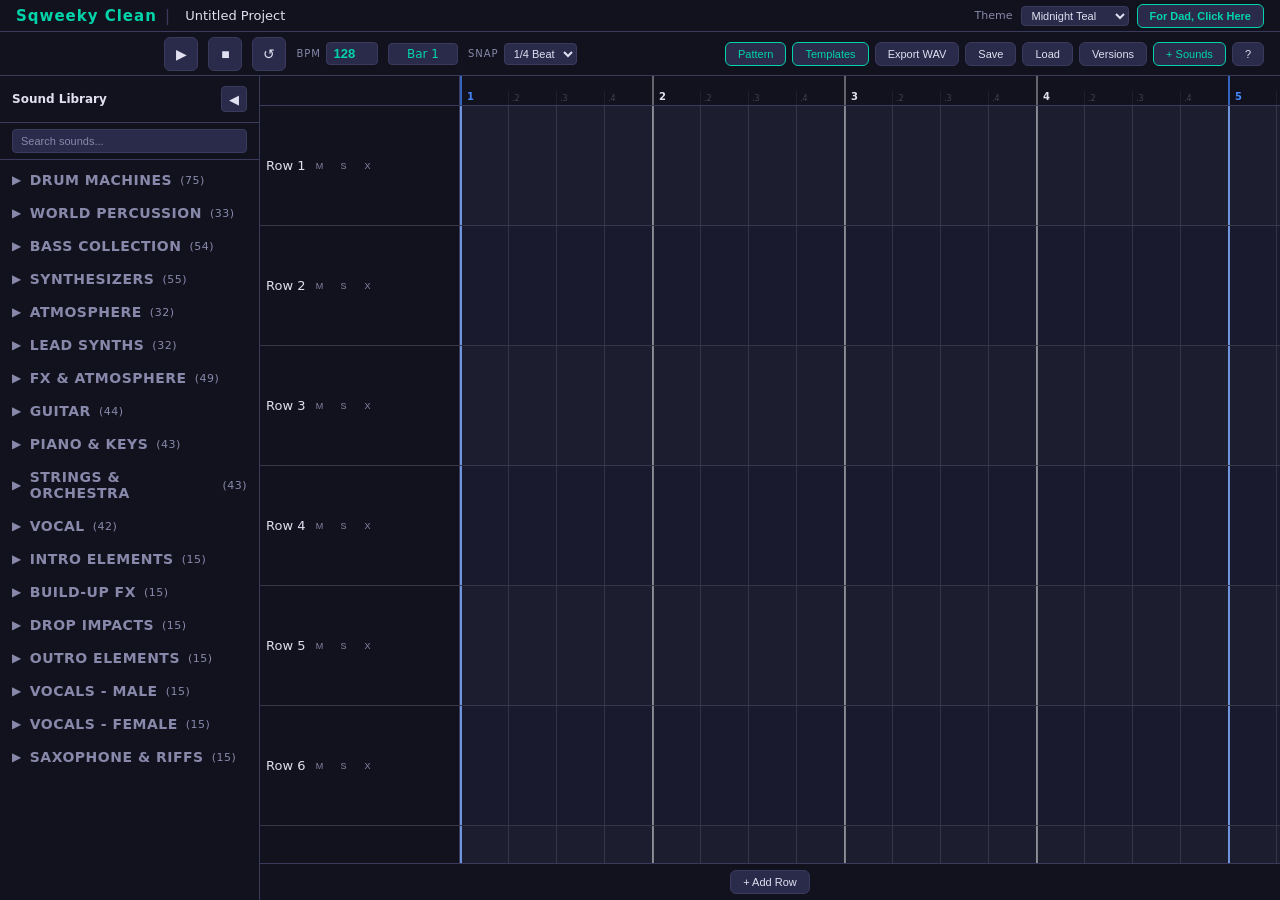
==== commit 4abac469: "Add utility bar with theme picker and For Dad button - New utility bar above transport with logo, pr" ====
--- a/index.html
+++ b/index.html
@@ -7,19 +7,40 @@
   <link rel="icon" type="image/svg+xml" href="favicon.svg">
   <link rel="manifest" href="manifest.json">
   <meta name="theme-color" content="#00d4aa">
-  <link rel="stylesheet" href="css/style.css?v=29">
+  <link rel="stylesheet" href="css/style.css?v=30">
 </head>
 <body>
   <div id="app">
 
-    <!-- Top Bar -->
-    <header id="top-bar">
-      <div class="top-left">
+    <!-- Utility Bar -->
+    <div id="utility-bar">
+      <div class="util-left">
         <span class="logo">Sqweeky Clean</span>
         <span class="project-divider">|</span>
         <span id="project-name" class="project-name" contenteditable="true" spellcheck="false" title="Click to rename project">Untitled Project</span>
         <span id="template-badge" class="template-badge" style="display:none"></span>
       </div>
+      <div class="util-right">
+        <label class="theme-label">Theme</label>
+        <select id="theme-select">
+          <option value="default">Midnight Teal</option>
+          <option value="sunset">Sunset Orange</option>
+          <option value="purple-haze">Purple Haze</option>
+          <option value="ocean">Ocean Blue</option>
+          <option value="rose">Rose Gold</option>
+          <option value="forest">Forest Green</option>
+          <option value="cyberpunk">Cyberpunk</option>
+          <option value="monochrome">Monochrome</option>
+          <option value="fire">Fire Red</option>
+          <option value="arctic">Arctic Ice</option>
+        </select>
+        <button id="btn-offline" class="action-btn accent">For Dad, Click Here</button>
+      </div>
+    </div>
+
+    <!-- Top Bar -->
+    <header id="top-bar">
+      <div class="top-left"></div>
       <div class="transport">
         <button id="btn-play" class="transport-btn" title="Play (Space)">&#9654;</button>
         <button id="btn-stop" class="transport-btn" title="Stop">&#9632;</button>
@@ -204,9 +225,6 @@
       </div>
     </div>
 
-    <!-- Floating offline button -->
-    <button id="btn-offline" style="position:fixed;bottom:20px;right:20px;z-index:400;background:linear-gradient(135deg,#00d4aa,#00a088);color:#fff;border:none;border-radius:12px;padding:12px 24px;font-size:14px;font-weight:700;cursor:pointer;box-shadow:0 4px 20px rgba(0,212,170,0.4);transition:all 0.2s;">For Dad, Click Here</button>
-
   </div>
 
   <script>
@@ -219,12 +237,12 @@
       console.error('[GLOBAL ERROR]', msg, src, line, col, err);
     };
   </script>
-  <script src="js/audio-engine.js?v=29"></script>
-  <script src="js/sound-library.js?v=29"></script>
-  <script src="js/sequencer.js?v=29"></script>
-  <script src="js/sound-editor.js?v=29"></script>
-  <script src="js/templates.js?v=29"></script>
-  <script src="js/app.js?v=29"></script>
+  <script src="js/audio-engine.js?v=30"></script>
+  <script src="js/sound-library.js?v=30"></script>
+  <script src="js/sequencer.js?v=30"></script>
+  <script src="js/sound-editor.js?v=30"></script>
+  <script src="js/templates.js?v=30"></script>
+  <script src="js/app.js?v=30"></script>
   <script>
     // Register service worker normally (no more nuking on every load)
     if ('serviceWorker' in navigator) {
@@ -243,7 +261,7 @@
 
       // Check if already cached on load
       if ('caches' in window) {
-        caches.has('sqweeky-clean-v29').then(function(has) {
+        caches.has('sqweeky-clean-v30').then(function(has) {
           if (has) {
             btn.textContent = 'Saved Offline';
             btn.style.background = '#059669';
@@ -265,18 +283,18 @@
           return reg.update();
         }).then(function() {
           // Also manually cache all assets to be safe
-          return caches.open('sqweeky-clean-v29');
+          return caches.open('sqweeky-clean-v30');
         }).then(function(cache) {
           return cache.addAll([
             './',
             './index.html',
-            './css/style.css?v=29',
-            './js/audio-engine.js?v=29',
-            './js/sound-library.js?v=29',
-            './js/sequencer.js?v=29',
-            './js/sound-editor.js?v=29',
-            './js/templates.js?v=29',
-            './js/app.js?v=29',
+            './css/style.css?v=30',
+            './js/audio-engine.js?v=30',
+            './js/sound-library.js?v=30',
+            './js/sequencer.js?v=30',
+            './js/sound-editor.js?v=30',
+            './js/templates.js?v=30',
+            './js/app.js?v=30',
             './favicon.svg',
             './manifest.json'
           ]);
@@ -316,6 +334,26 @@
         });
       });
     })();
+
+    // Theme switcher
+    (function() {
+      var sel = document.getElementById('theme-select');
+      if (!sel) return;
+      var saved = localStorage.getItem('sqweeky_theme') || 'default';
+      if (saved !== 'default') {
+        document.documentElement.setAttribute('data-theme', saved);
+        sel.value = saved;
+      }
+      sel.addEventListener('change', function() {
+        var theme = sel.value;
+        if (theme === 'default') {
+          document.documentElement.removeAttribute('data-theme');
+        } else {
+          document.documentElement.setAttribute('data-theme', theme);
+        }
+        localStorage.setItem('sqweeky_theme', theme);
+      });
+    })();
   </script>
 </body>
 </html>
--- a/css/style.css
+++ b/css/style.css
@@ -40,6 +40,95 @@
   display: flex;
   flex-direction: column;
   height: 100vh;
+}
+
+/* ── Themes ── */
+[data-theme="sunset"] {
+  --bg: #1f1510; --bg-dark: #170f0a; --bg-light: #2e2018;
+  --surface: #3d2a1a; --surface-light: #4d3828; --border: #5c4030;
+  --accent: #ff8844; --accent-dim: #cc6622; --accent-glow: rgba(255,136,68,0.15);
+}
+[data-theme="purple-haze"] {
+  --bg: #1a1428; --bg-dark: #12101f; --bg-light: #2a2040;
+  --surface: #352a50; --surface-light: #453868; --border: #4a3a6c;
+  --accent: #aa66ff; --accent-dim: #8844cc; --accent-glow: rgba(170,102,255,0.15);
+}
+[data-theme="ocean"] {
+  --bg: #0f1a2e; --bg-dark: #0a1220; --bg-light: #1a2a44;
+  --surface: #1e3355; --surface-light: #2a4068; --border: #2e4a7c;
+  --accent: #4488ff; --accent-dim: #2266dd; --accent-glow: rgba(68,136,255,0.15);
+}
+[data-theme="rose"] {
+  --bg: #1e1420; --bg-dark: #160e18; --bg-light: #2e2030;
+  --surface: #3e2a3a; --surface-light: #503848; --border: #5c3a50;
+  --accent: #ff66aa; --accent-dim: #cc4488; --accent-glow: rgba(255,102,170,0.15);
+}
+[data-theme="forest"] {
+  --bg: #101e14; --bg-dark: #0a160e; --bg-light: #1a2e1e;
+  --surface: #1e3a24; --surface-light: #2a4a30; --border: #2e5a34;
+  --accent: #44cc66; --accent-dim: #22aa44; --accent-glow: rgba(68,204,102,0.15);
+}
+[data-theme="cyberpunk"] {
+  --bg: #0a0a14; --bg-dark: #06060e; --bg-light: #14142a;
+  --surface: #1a1a3a; --surface-light: #22224a; --border: #2a2a5c;
+  --accent: #ff0066; --accent-dim: #cc0044; --accent-glow: rgba(255,0,102,0.15);
+  --text: #e0e0ff; --text-dim: #8888cc;
+}
+[data-theme="monochrome"] {
+  --bg: #181818; --bg-dark: #101010; --bg-light: #242424;
+  --surface: #2e2e2e; --surface-light: #3a3a3a; --border: #444;
+  --accent: #ffffff; --accent-dim: #aaa; --accent-glow: rgba(255,255,255,0.1);
+  --text: #e0e0e0; --text-dim: #888;
+}
+[data-theme="fire"] {
+  --bg: #1e0e0a; --bg-dark: #160808; --bg-light: #2e1610;
+  --surface: #3e1a12; --surface-light: #502218; --border: #5c2a1a;
+  --accent: #ff4444; --accent-dim: #cc2222; --accent-glow: rgba(255,68,68,0.15);
+}
+[data-theme="arctic"] {
+  --bg: #0e1820; --bg-dark: #081018; --bg-light: #162430;
+  --surface: #1e3040; --surface-light: #2a3e50; --border: #304a5c;
+  --accent: #44ddff; --accent-dim: #22bbdd; --accent-glow: rgba(68,221,255,0.15);
+}
+
+/* ── Utility Bar ── */
+#utility-bar {
+  display: flex;
+  align-items: center;
+  justify-content: space-between;
+  padding: 4px 16px;
+  height: 32px;
+  background: var(--bg-dark);
+  border-bottom: 1px solid var(--border);
+  flex-shrink: 0;
+  z-index: 101;
+}
+.util-left {
+  display: flex;
+  align-items: center;
+  gap: 8px;
+}
+.util-right {
+  display: flex;
+  align-items: center;
+  gap: 8px;
+}
+.theme-label {
+  font-size: 11px;
+  color: var(--text-dim);
+}
+#theme-select {
+  background: var(--surface);
+  color: var(--text);
+  border: 1px solid var(--border);
+  border-radius: 4px;
+  font-size: 11px;
+  padding: 2px 6px;
+  cursor: pointer;
+}
+#btn-offline {
+  font-weight: 700;
+  font-size: 11px;
 }
 
 /* ── Top Bar ── */
